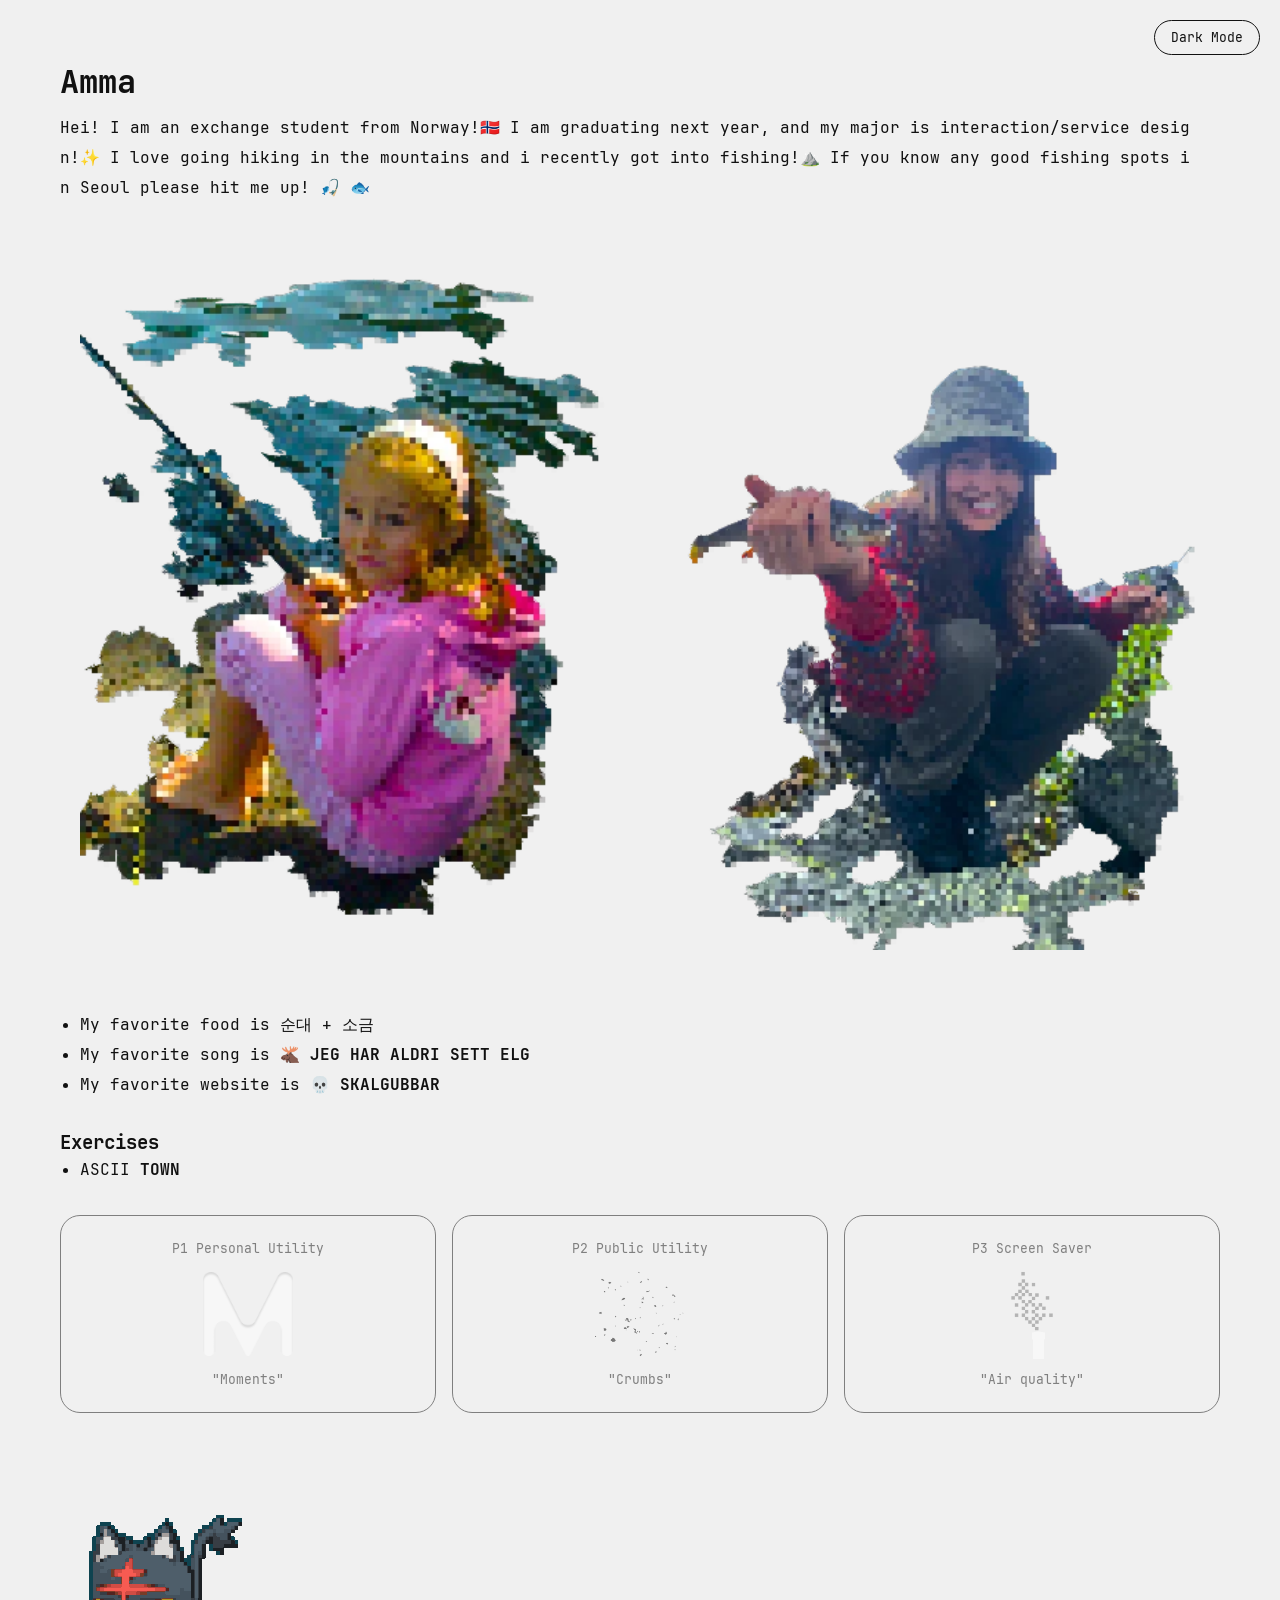
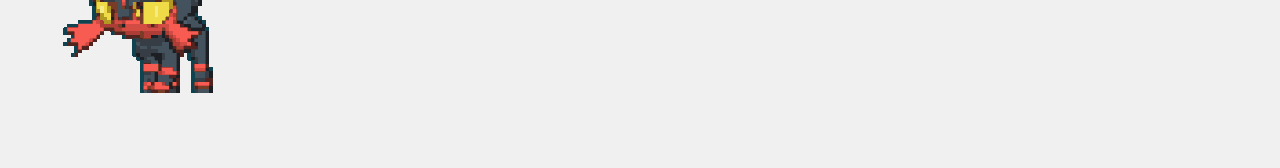
==== index.html @ 743837f5 "new picture" ====
<!DOCTYPE html>
<html>

<head>
  <title>[Amalie Plukkerud Vallner]| UI Design Programming 1</title>
  <meta charset="utf-8" />
  <link rel="stylesheet" href="assets/style.css">
</head>

<body>

  <button id="darkmode">Dark Mode</button>

  <div id="grid">
    <div id="left-column" class="scroll">  

      <!-- about me-->
    <div class="infotext-container"> 
      <h1 class="wave-text">Amma</h1>
      <p class="desc wave-text">Hei!
        I am an exchange student from Norway!🇳🇴 I am graduating next year, and my major is interaction/service design!✨
        I love going hiking in the mountains and i recently got into fishing!⛰️
        If you know any good fishing spots in Seoul please hit me up! 🎣 🐟
      </p>
    </div> 

      <!-- photos of me-->
      <div class="photo-container">
        <img src="assets/photos/Fisk_babyme.png" alt="Album art" />
        <img src="assets/photos/Fisk_me.png" alt="Litten GIF" />
      </div>

      <ul>
        <li>My favorite food is 순대 + 소금 </li>
        <li>My favorite song is 🫎 <a href="https://open.spotify.com/track/5ZEFCkDFX8i6AeT60V5b0q?si=567989f841324620"> Jeg har aldri sett elg </a></li>
        <li>My favorite website is 💀 <a href="https://skalgubbar.se"> Skalgubbar  </a></li>
      </ul>
      
      <h3>Exercises</h3>
      <ul>
        <li>ASCII <a href="ascii/exterior-amalievallner.html">Town</a></li>
      </ul>

      <div class="project-cards">
        <a class="project-card" href="https://www.figma.com/proto/gQEFPnRh4MPP939eYOEY2B/2026-UI-prog-P1-Final-Crit?node-id=31-3181&viewport=279%2C339%2C0.03&t=yfyQnRO5wvSWQYuu-1&scaling=min-zoom&content-scaling=fixed&starting-point-node-id=2%3A1070&show-proto-sidebar=1&page-id=0%3A1">
          <span class="card-label">P1 Personal Utility</span>
          <img src="assets/photos/Moments.png" alt="Moments" />
          <span class="card-name">"Moments"</span>
        </a>
        <a class="project-card" href="https://amplva2001.github.io/UIprog_2026_P2/">
          <span class="card-label">P2 Public Utility</span>
          <img src="assets/photos/Cookie.png" alt="Crumbs" />
          <span class="card-name">"Crumbs"</span>
        </a>
        <a class="project-card" href="https://amplva2001.github.io/UIprog_2026_P3/">
          <span class="card-label">P3 Screen Saver</span>
          <img src="assets/photos/pixel_chimney.png" alt="Weather Clock" />
          <span class="card-name">"Air quality"</span>
        </a>
      </div>
    
    </div>
  </div>



  <!-- gif is by Ursacorvis (https://tenor.com/en-GB/view/litten-gif-18343864) -->
      <div class="gif-container">
        <img src="assets/photos/Litten.gif" alt="Album art" />
      </div>

  <script type="text/javascript" src="assets/script.js"></script>

  <script>
    const segmenter = new Intl.Segmenter();
    document.querySelectorAll('.wave-text').forEach(el => {
      const text = el.textContent.replace(/\s+/g, ' ').trim();
      const chars = [...segmenter.segment(text)].map(s => s.segment);
      el.innerHTML = chars.map((char, i) =>
        `<span style="animation-delay:${i * 0.04}s">${char === ' ' ? '&nbsp;' : char}</span>`
      ).join('');
    });
  </script>

</body>
</html>
---- assets/style.css ----
* {
	margin:  0px;
	padding:  0px;
	box-sizing: border-box;
}

/* adjusting fonts */

@font-face {
	font-family: 'JetBrains Mono';
	src: url('../fonts/webfonts/JetBrainsMono-Regular.woff2') format('woff2');
	font-weight: 400;
	font-style: normal;
	font-display: swap;
}
@font-face {
	font-family: 'JetBrains Mono';
	src: url('../fonts/webfonts/JetBrainsMono-Italic.woff2') format('woff2');
	font-weight: 400;
	font-style: italic;
	font-display: swap;
}
@font-face {
	font-family: 'JetBrains Mono';
	src: url('../fonts/webfonts/JetBrainsMono-Bold.woff2') format('woff2');
	font-weight: 700;
	font-style: normal;
	font-display: swap;
}

img {
	max-width: 100%;
	height: auto;
	margin-top: 30px;     
	margin-bottom: 30px;   
	margin-left: 20px;     
	margin-right: 20px;
}

/* Photos side by side */
.photo-container {
	display: flex;
	gap: 20px;
	margin-bottom: 30px;
}

.photo-container img {
	flex: 1;
	max-width: 1000px;
	height: auto;
}

body {
	font-family: 'JetBrains Mono', monospace;
	font-weight: 30;
	color: #111111;
	background-color: #f0f0f0;
	transition: background 500ms ease, color 500ms ease;
	padding: 40px;
}

body.dark {
	color: #fffffff9;
	background-color: #000000f9;
}

.infotext-container {
	max-width: 1130px;
}

p, li {
	font-size:  16px;
	line-height: 30px;
}

/* adjusting spacing */

#left-column {
	padding: 20px;
}

h1, p {
	margin-bottom:  10px;
}

ul, ol {
	margin-left: 20px;
	margin-bottom:  30px;
}

img {
	max-width: 100%;
	height:  auto;
}

a {
	color: #111111;
	text-decoration: none;
	text-transform: uppercase;
	font-weight: bold;
	transition: color 200ms ease;
}

a:hover {
	color: #ff69b4;
}

body.dark a {
	color: #ffffff;
}

body.dark a:hover {
	color: #ff69b4;
}

/* Wave hover animation */

.wave-text span {
	display: inline-block;
	animation: wave-bounce 0.8s cubic-bezier(0.37, 0, 0.63, 1) infinite;
	animation-play-state: paused;
}

.wave-text:hover span {
	animation-play-state: running;
}

@keyframes wave-bounce {
	0%, 100% { transform: translateY(0); }
	50% { transform: translateY(-8px); }
}

/* Project cards */

.project-cards {
	display: flex;
	gap: 16px;
	margin-bottom: 30px;
}

.project-card {
	background: #f0f0f0;
	color: #111111;
	border: 1.5px solid #111111;
	border-radius: 20px;
	padding: 24px 20px;
	flex: 1;
	display: flex;
	flex-direction: column;
	align-items: center;
	text-align: center;
	text-decoration: none;
	font-weight: normal;
	text-transform: none;
	opacity: 0.5;
	filter: grayscale(100%);
	transition: opacity 300ms ease, filter 300ms ease, transform 300ms ease, background 500ms ease, color 500ms ease, border-color 500ms ease;
}

.project-card:hover {
	opacity: 1;
	filter: grayscale(0%);
	transform: translateY(-4px);
	color: #111111;
}

.project-card .card-label {
	font-size: 13px;
	color: #111111;
	margin-bottom: 12px;
}

.project-card img {
	width: 90px;
	height: 90px;
	object-fit: contain;
	margin: 0;
}

.project-card .card-name {
	font-size: 13px;
	color: #111111;
	margin-top: 12px;
}

body.dark .project-card {
	background: #000000;
	color: #ffffff;
	border-color: #ffffff;
}

body.dark .project-card:hover {
	color: #ffffff;
}

body.dark .project-card .card-label,
body.dark .project-card .card-name {
	color: #ffffff;
}

/* Dark mode toggle button */

#darkmode {
	position: fixed;
	top: 20px;
	right: 20px;
	background: transparent;
	color: #111111;
	border: 1.5px solid #111111;
	border-radius: 20px;
	padding: 8px 16px;
	font-family: 'JetBrains Mono', monospace;
	font-size: 13px;
	cursor: pointer;
	z-index: 100;
	transition: background 300ms ease, color 300ms ease, border-color 300ms ease;
}

#darkmode:hover {
	background: #111111;
	color: #f0f0f0;
}

body.dark #darkmode {
	color: #ffffff;
	border-color: #ffffff;
}

body.dark #darkmode:hover {
	background: #ffffff;
	color: #000000;
}

/* uncomment the code below to set the grid */

/*
#grid {
	display: grid;
	grid-template-columns: 1fr 1fr;
}

body {
	overflow: hidden;
}

.scroll {
	padding:  20px;
	overflow: scroll;
	height: 100vh;
}

#left-column {
}

#right-column {
	background: #d32d2df9;
}*/
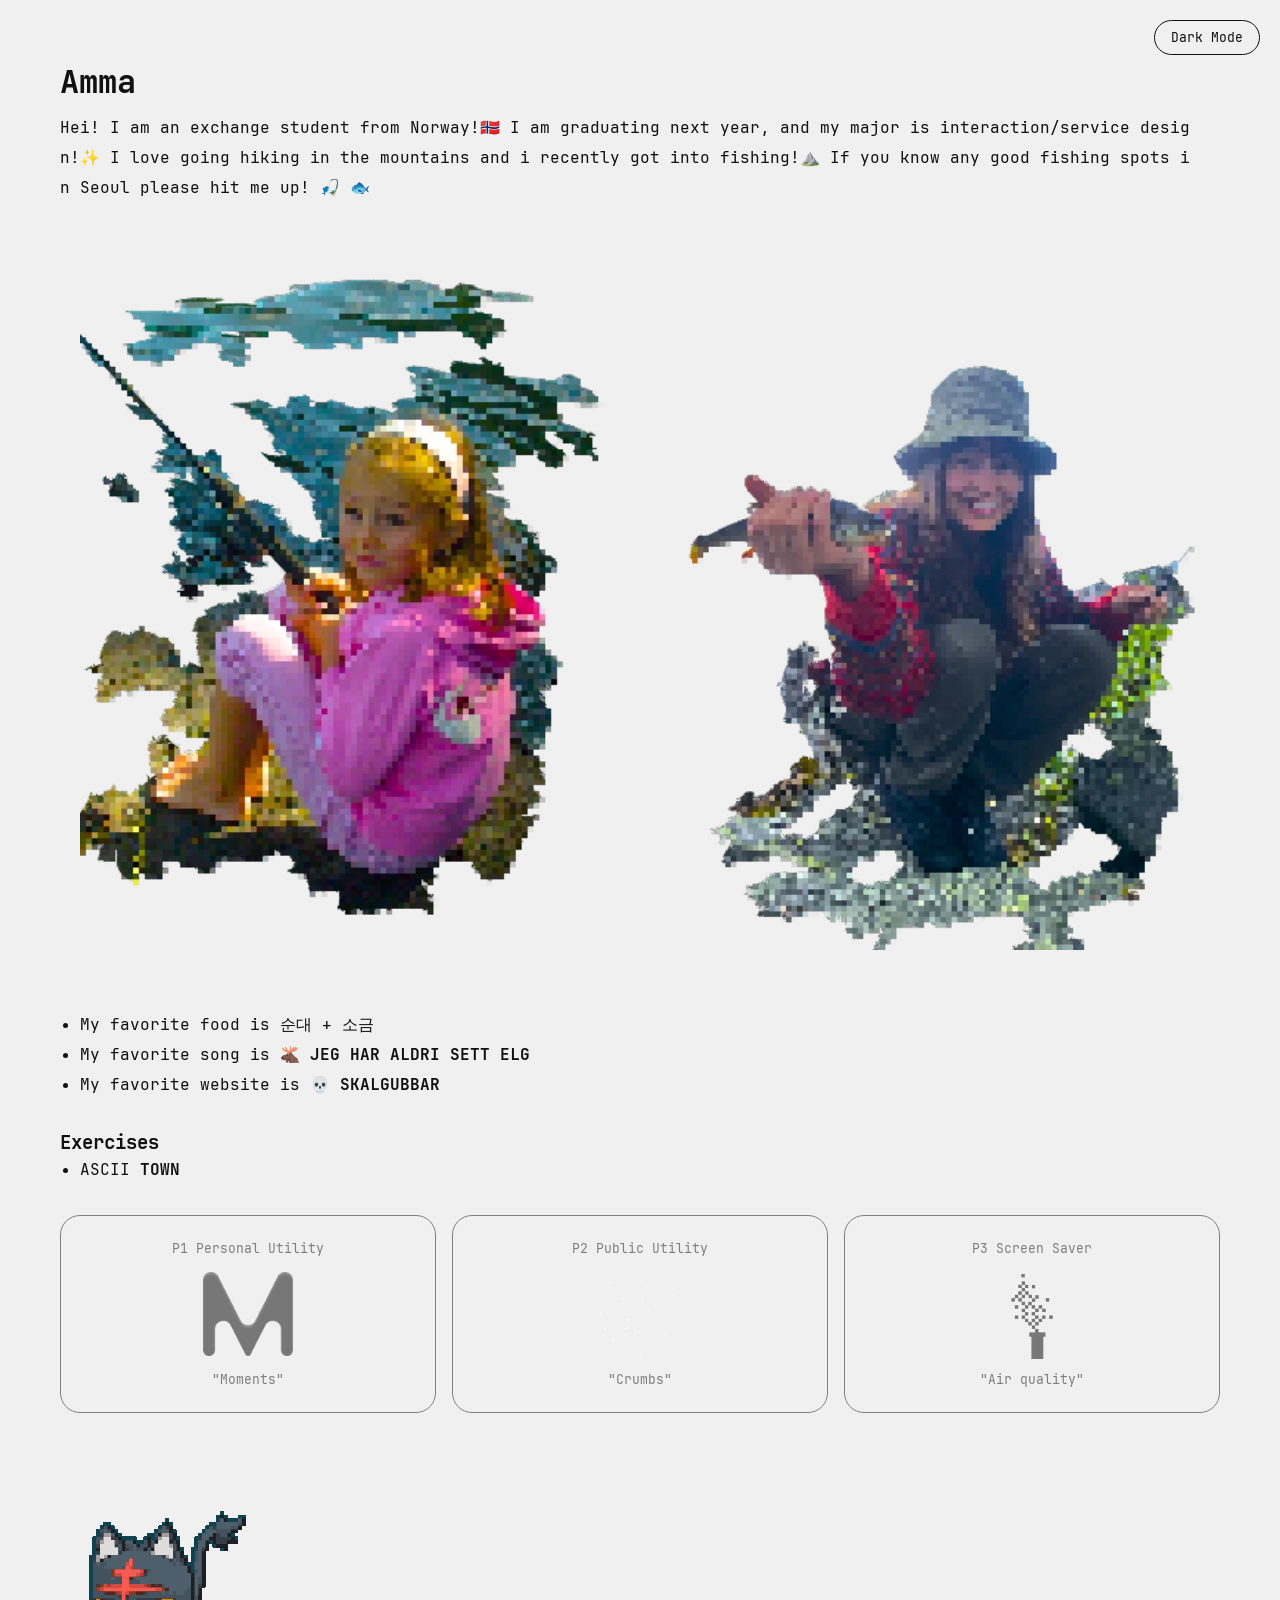
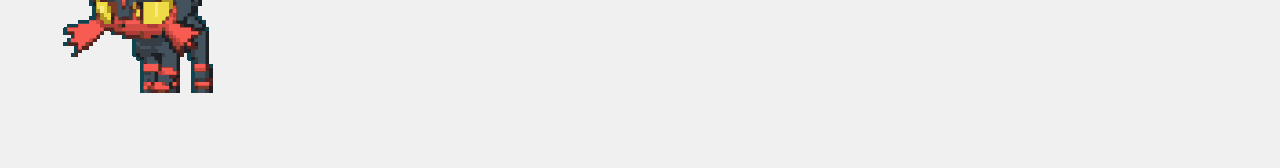
==== commit 7f5dff03: "p2 file" ====
--- a/index.html
+++ b/index.html
@@ -48,7 +48,7 @@
           <img src="assets/photos/Moments.png" alt="Moments" />
           <span class="card-name">"Moments"</span>
         </a>
-        <a class="project-card" href="https://amplva2001.github.io/UIprog_2026_P2/">
+        <a class="project-card" href="P2_Crumbs/index.html">
           <span class="card-label">P2 Public Utility</span>
           <img src="assets/photos/Cookie.png" alt="Crumbs" />
           <span class="card-name">"Crumbs"</span>
--- a/assets/style.css
+++ b/assets/style.css
@@ -198,6 +198,18 @@
 	color: #ffffff;
 }
 
+.project-card img[alt="Crumbs"],
+.project-card img[alt="Weather Clock"],
+.project-card img[alt="Moments"] {
+	filter: invert(1);
+}
+
+body.dark .project-card img[alt="Crumbs"],
+body.dark .project-card img[alt="Weather Clock"],
+body.dark .project-card img[alt="Moments"] {
+	filter: invert(0);
+}
+
 /* Dark mode toggle button */
 
 #darkmode {
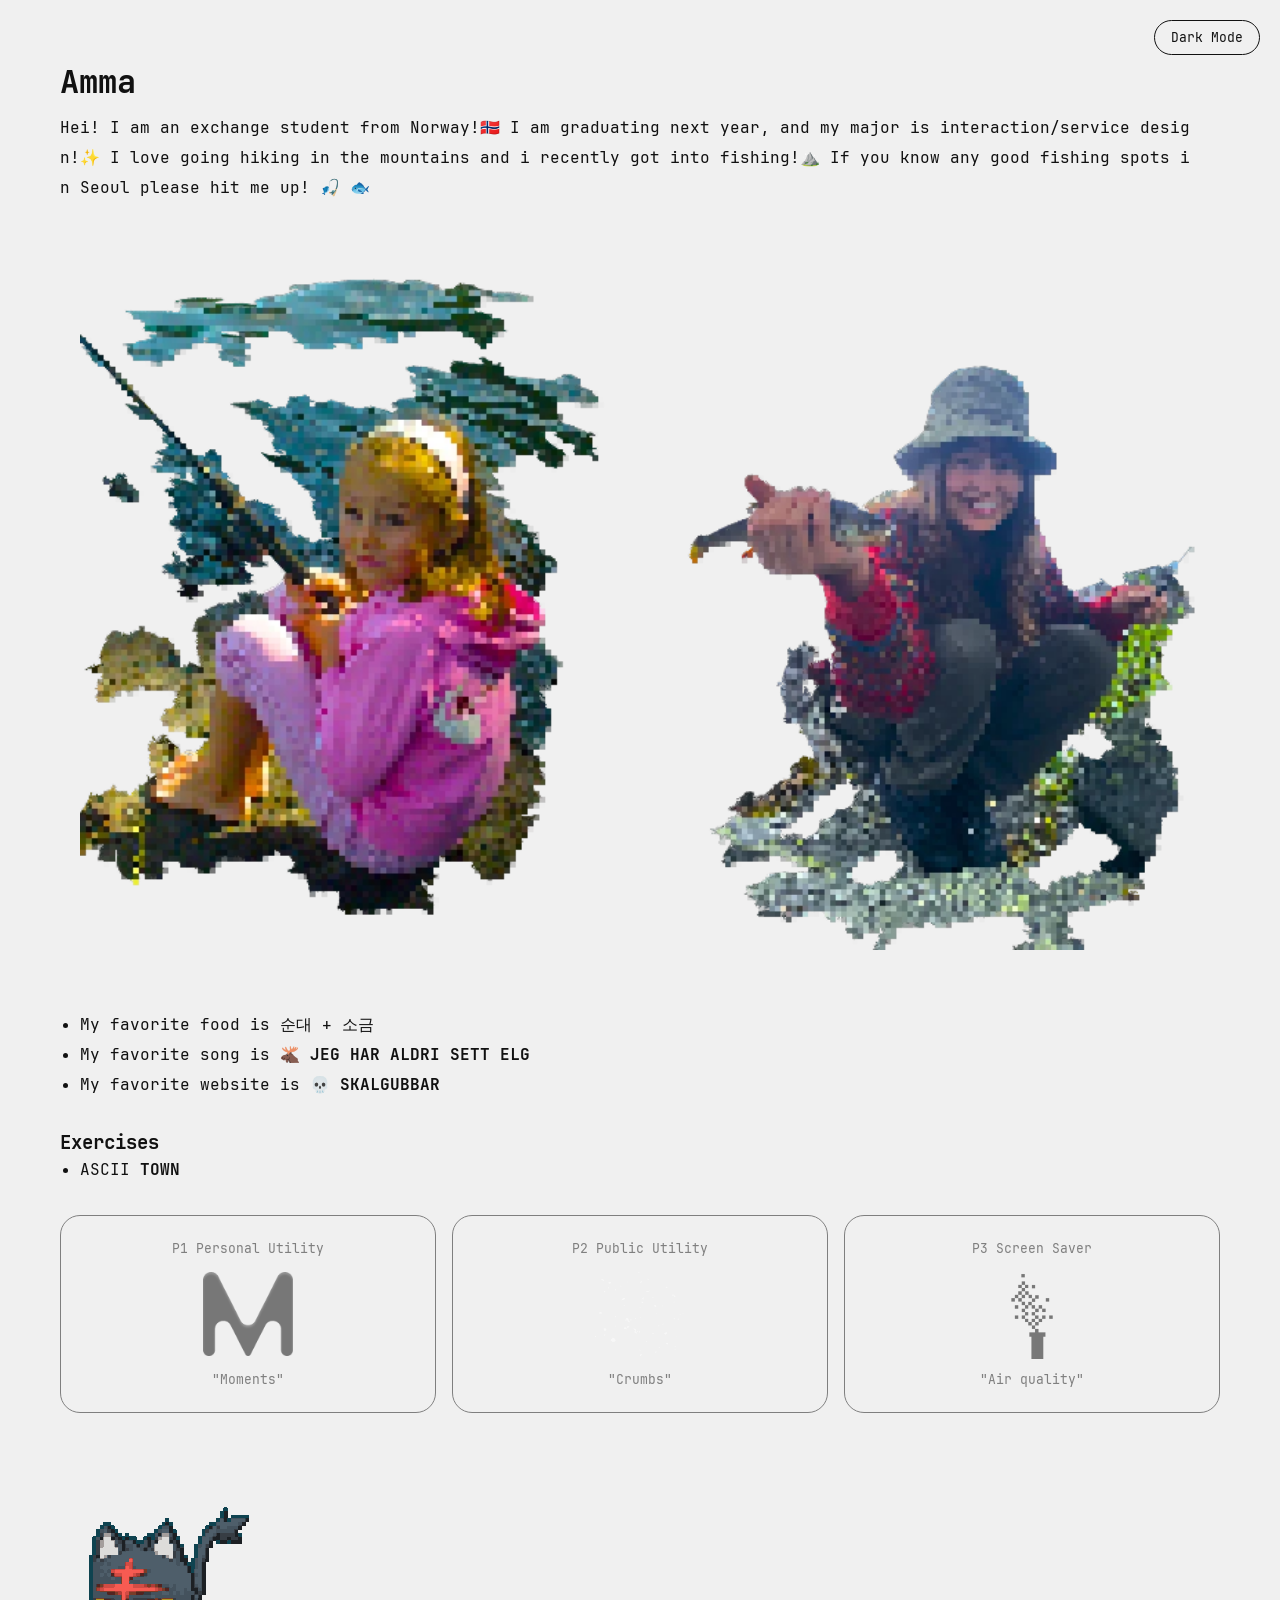
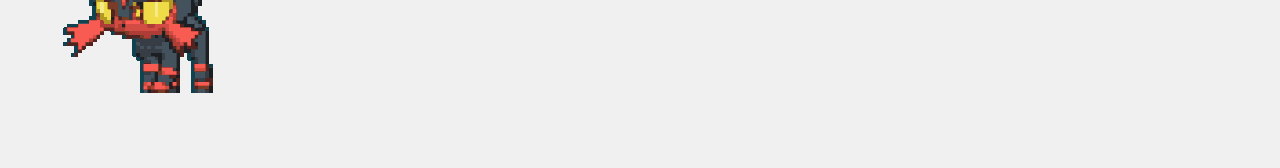
==== commit bb3b7e5b: "Link P3 internally like P2, all projects now self-contained in UIDesign1 Co-Authored-By: Claude Sonn" ====
--- a/index.html
+++ b/index.html
@@ -53,7 +53,7 @@
           <img src="assets/photos/Cookie.png" alt="Crumbs" />
           <span class="card-name">"Crumbs"</span>
         </a>
-        <a class="project-card" href="https://amplva2001.github.io/UIprog_2026_P3/">
+        <a class="project-card" href="P3_Clock/index.html">
           <span class="card-label">P3 Screen Saver</span>
           <img src="assets/photos/pixel_chimney.png" alt="Weather Clock" />
           <span class="card-name">"Air quality"</span>
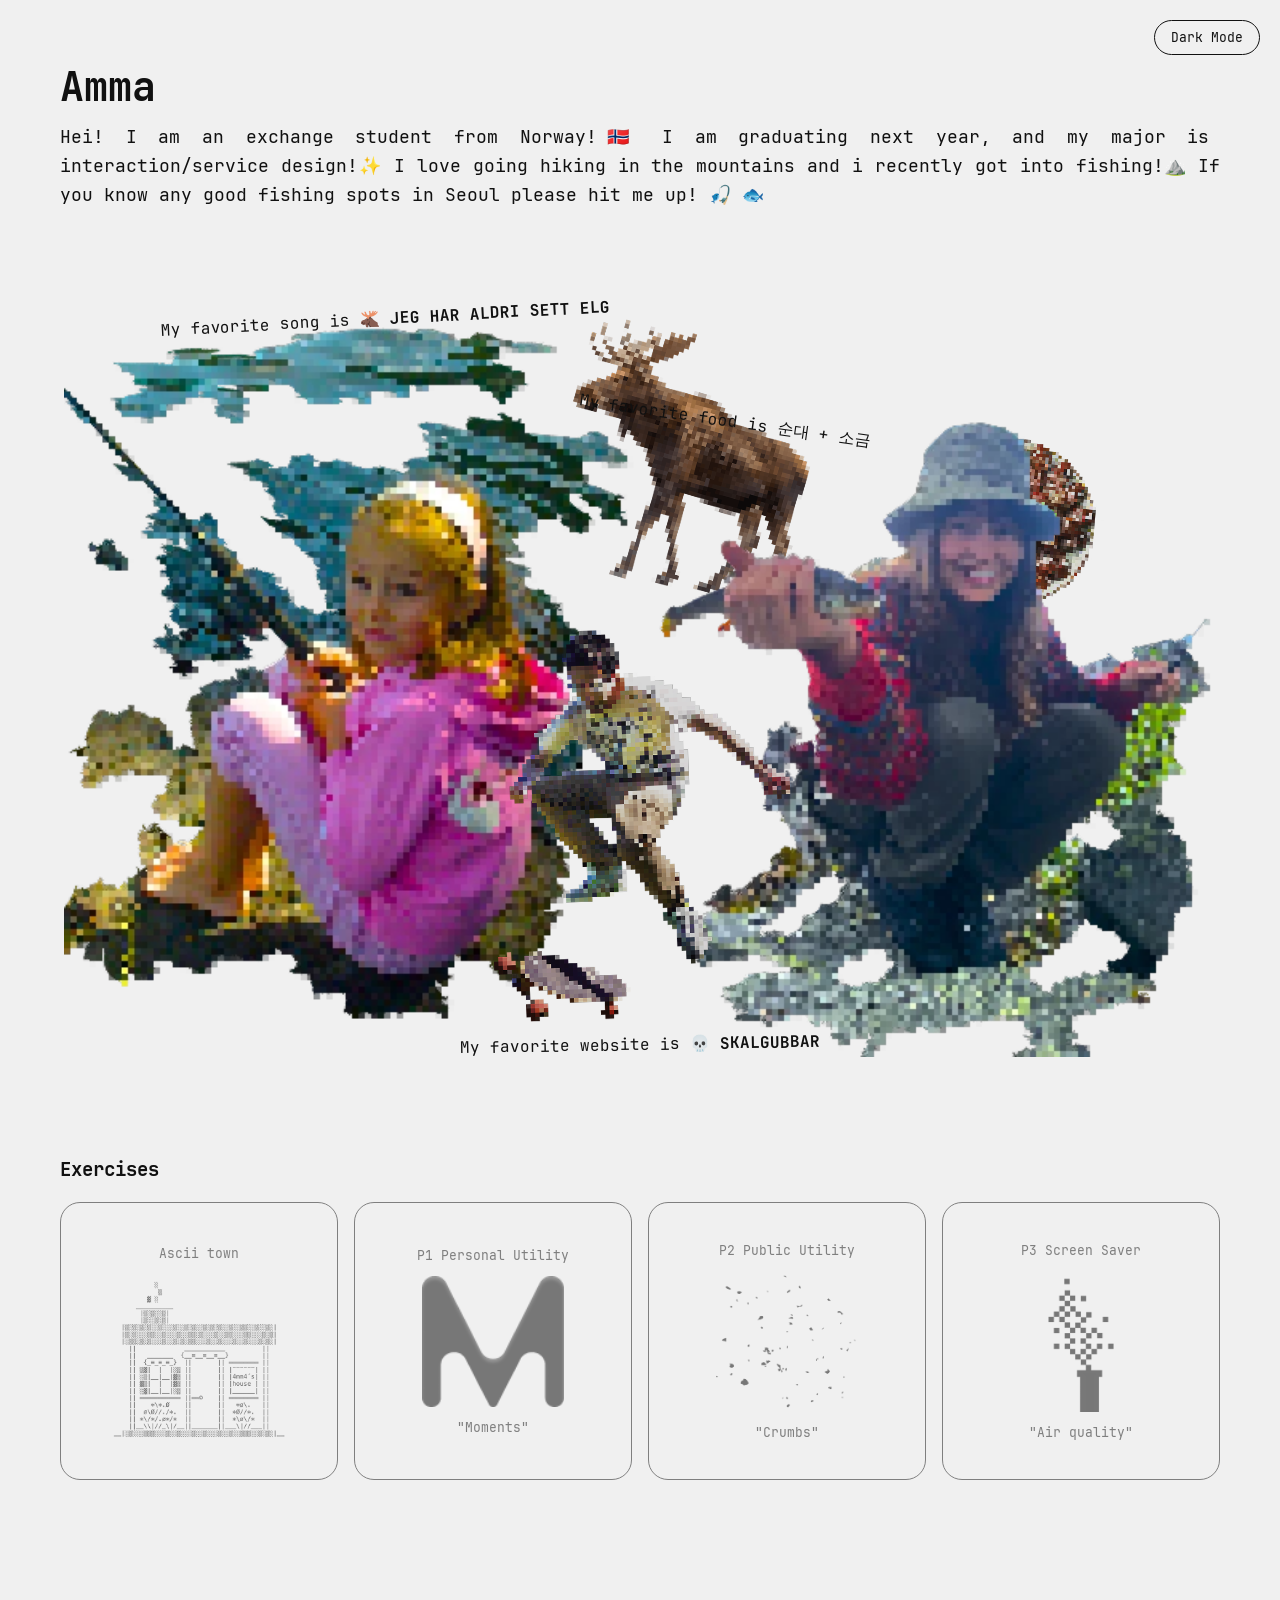
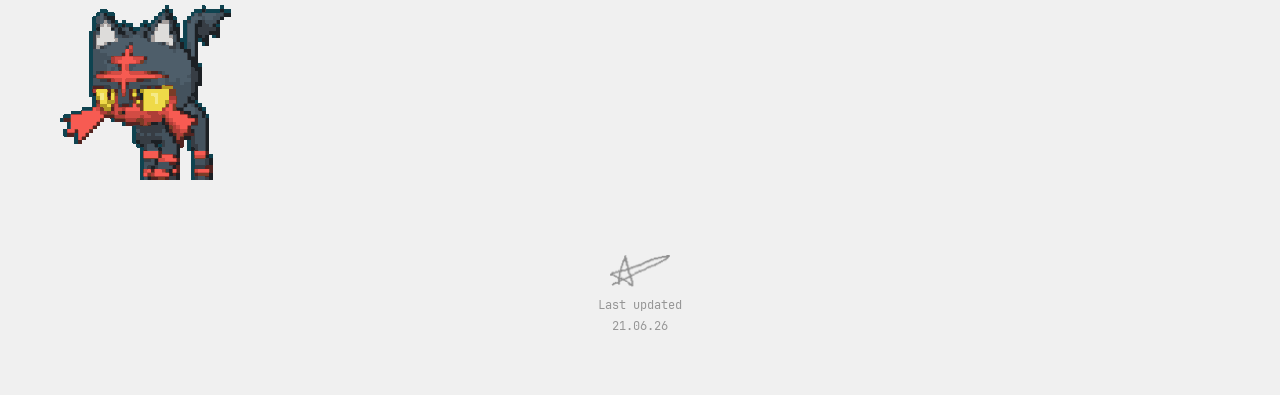
==== commit 0c7a7f36: "changes main page" ====
--- a/index.html
+++ b/index.html
@@ -17,32 +17,54 @@
 
       <!-- about me-->
     <div class="infotext-container"> 
-      <h1 class="wave-text">Amma</h1>
-      <p class="desc wave-text">Hei!
+      <h1>Amma</h1>
+      <p class="desc">Hei!
         I am an exchange student from Norway!🇳🇴 I am graduating next year, and my major is interaction/service design!✨
         I love going hiking in the mountains and i recently got into fishing!⛰️
         If you know any good fishing spots in Seoul please hit me up! 🎣 🐟
       </p>
     </div> 
 
-      <!-- photos of me-->
-      <div class="photo-container">
-        <img src="assets/photos/Fisk_babyme.png" alt="Album art" />
-        <img src="assets/photos/Fisk_me.png" alt="Litten GIF" />
+      <!-- collage -->
+      <div class="collage">
+
+        <!-- layer 0: background photos — drives the container height -->
+        <div class="collage-bg">
+          <img class="c-baby" src="assets/photos/Fisk_babyme.png" alt="Young me" />
+          <img class="c-me"   src="assets/photos/Fisk_me.png"     alt="Me fishing" />
+        </div>
+
+        <!-- layer 1: accent images -->
+        <div class="c-layer c-moose-layer">
+          <img src="assets/photos/moose.png" alt="Moose" />
+        </div>
+        <div class="c-layer c-sundae-layer">
+          <img src="assets/photos/Sundae.png" alt="Sundae" />
+        </div>
+        <div class="c-layer c-skallgubbar-layer">
+          <img src="assets/photos/skallgubbar.png" alt="Skallgubbar" />
+        </div>
+
+        <!-- layer 2: text labels -->
+        <div class="c-layer c-song-layer">
+          <p>My favorite song is 🫎 <a href="https://open.spotify.com/track/5ZEFCkDFX8i6AeT60V5b0q?si=567989f841324620">JEG HAR ALDRI SETT ELG</a></p>
+        </div>
+        <div class="c-layer c-food-layer">
+          <p>My favorite food is 순대 + 소금</p>
+        </div>
+        <div class="c-layer c-website-layer">
+          <p>My favorite website is 💀 <a href="https://skalgubbar.se">SKALGUBBAR</a></p>
+        </div>
+
       </div>
-
-      <ul>
-        <li>My favorite food is 순대 + 소금 </li>
-        <li>My favorite song is 🫎 <a href="https://open.spotify.com/track/5ZEFCkDFX8i6AeT60V5b0q?si=567989f841324620"> Jeg har aldri sett elg </a></li>
-        <li>My favorite website is 💀 <a href="https://skalgubbar.se"> Skalgubbar  </a></li>
-      </ul>
       
       <h3>Exercises</h3>
-      <ul>
-        <li>ASCII <a href="ascii/exterior-amalievallner.html">Town</a></li>
-      </ul>
 
       <div class="project-cards">
+        <a class="project-card" href="ascii/exterior-amalievallner.html">
+          <span class="card-label">Ascii town</span>
+          <img src="assets/photos/ascii.png" alt="Ascii Town" />
+        </a>
         <a class="project-card" href="https://www.figma.com/proto/gQEFPnRh4MPP939eYOEY2B/2026-UI-prog-P1-Final-Crit?node-id=31-3181&viewport=279%2C339%2C0.03&t=yfyQnRO5wvSWQYuu-1&scaling=min-zoom&content-scaling=fixed&starting-point-node-id=2%3A1070&show-proto-sidebar=1&page-id=0%3A1">
           <span class="card-label">P1 Personal Utility</span>
           <img src="assets/photos/Moments.png" alt="Moments" />
@@ -70,18 +92,14 @@
         <img src="assets/photos/Litten.gif" alt="Album art" />
       </div>
 
+  <footer id="site-footer">
+    <img src="assets/photos/signature.png" alt="Signature" id="footer-sig" />
+    <p>Last updated</p>
+    <p>21.06.26</p>
+  </footer>
+
   <script type="text/javascript" src="assets/script.js"></script>
 
-  <script>
-    const segmenter = new Intl.Segmenter();
-    document.querySelectorAll('.wave-text').forEach(el => {
-      const text = el.textContent.replace(/\s+/g, ' ').trim();
-      const chars = [...segmenter.segment(text)].map(s => s.segment);
-      el.innerHTML = chars.map((char, i) =>
-        `<span style="animation-delay:${i * 0.04}s">${char === ' ' ? '&nbsp;' : char}</span>`
-      ).join('');
-    });
-  </script>
 
 </body>
 </html>
--- a/assets/style.css
+++ b/assets/style.css
@@ -50,6 +50,117 @@
 	height: auto;
 }
 
+/* Collage */
+.collage {
+	position: relative;
+	width: 100%;
+	margin-bottom: 100px;
+}
+
+
+/* Reset global img margins inside collage */
+.collage img {
+	margin: 0;
+	display: block;
+}
+
+/* Layer 0 — background photos, in normal flow, sets container height */
+.collage-bg {
+	display: flex;
+	align-items: flex-start;
+	justify-content: center;
+	overflow: hidden;
+}
+
+/* Photos sized by height so they never exceed the viewport */
+.c-baby {
+	height: min(100vh, 60vw);
+	width: auto;
+	flex-shrink: 0;
+	position: relative;
+	z-index: 2;
+}
+
+.c-me {
+	height: min(100vh, 60vw);
+	width: auto;
+	flex-shrink: 0;
+	margin-left: -80px;
+	position: relative;
+	z-index: 1;
+}
+
+/* Layer 1 & 2 — absolutely positioned divs on top */
+.c-layer {
+	position: absolute;
+	z-index: 5;
+}
+
+.c-layer img  { max-width: 100%; }
+.c-layer p    { font-size: 16px; line-height: 1.5; margin: 0; }
+
+/* Accent image positions */
+.c-moose-layer {
+	top: 10px; left: 40%;
+	width: 28%;
+	transform: rotate(4deg);
+	z-index: 0;
+}
+
+.c-sundae-layer {
+	top: 140px; right: 10%;
+	width: 16%;
+	z-index: 0;
+	transform: rotate(5deg);
+}
+.c-sundae-layer img {
+	border-radius: 50%;
+	object-fit: cover;
+	aspect-ratio: 1;
+	width: 100%;
+}
+
+.c-skallgubbar-layer {
+	bottom: 40px; left: 50%;
+	width: 26%;
+	transform: translateX(-50%) rotate(-2deg);
+	z-index: 5;
+}
+
+/* Text label positions */
+.c-song-layer {
+	position: absolute;
+	top: 18px;
+	left: 100px;
+	transform: rotate(-3deg);
+}
+.c-food-layer {
+	position: absolute;
+	top: 120px;
+	right: 30%;
+	text-align: right;
+	transform: rotate(8deg);
+}
+.c-website-layer {
+	position: absolute;
+	bottom: 0.1px;
+	left: 50%;
+	transform: translateX(-50%) rotate(-1deg);
+	white-space: nowrap;
+	z-index: 8;
+}
+
+body.dark .c-layer p { color: #ffffff; }
+
+@media (max-width: 1000px) {
+	.c-layer p       { font-size: 13px; }
+	.c-moose-layer   { width: 20%; }
+	.c-sundae-layer  { width: 11%; }
+	.c-skallgubbar-layer { width: 18%; }
+	.c-song-layer    { left: 20px; top: 10px; }
+	.c-food-layer    { top: 60px; }
+}
+
 body {
 	font-family: 'JetBrains Mono', monospace;
 	font-weight: 30;
@@ -65,12 +176,27 @@
 }
 
 .infotext-container {
-	max-width: 1130px;
+	width: 100%;
+	margin-bottom: 80px;
 }
 
 p, li {
-	font-size:  16px;
+	font-size: 16px;
 	line-height: 30px;
+}
+
+.infotext-container h1 {
+	font-size: 40px;
+	white-space: nowrap;
+	margin-bottom: 40;
+}
+
+.infotext-container p {
+	font-size: 18px;
+	line-height: 1.6;
+	text-align: justify;
+	margin-top: 10px;
+	margin-bottom: 50px;
 }
 
 /* adjusting spacing */
@@ -81,6 +207,10 @@
 
 h1, p {
 	margin-bottom:  10px;
+}
+
+h3 {
+	margin-bottom: 20px;
 }
 
 ul, ol {
@@ -113,29 +243,13 @@
 	color: #ff69b4;
 }
 
-/* Wave hover animation */
-
-.wave-text span {
-	display: inline-block;
-	animation: wave-bounce 0.8s cubic-bezier(0.37, 0, 0.63, 1) infinite;
-	animation-play-state: paused;
-}
-
-.wave-text:hover span {
-	animation-play-state: running;
-}
-
-@keyframes wave-bounce {
-	0%, 100% { transform: translateY(0); }
-	50% { transform: translateY(-8px); }
-}
 
 /* Project cards */
 
 .project-cards {
 	display: flex;
 	gap: 16px;
-	margin-bottom: 30px;
+	margin-bottom: 50px;
 }
 
 .project-card {
@@ -143,11 +257,13 @@
 	color: #111111;
 	border: 1.5px solid #111111;
 	border-radius: 20px;
-	padding: 24px 20px;
+	padding: 28px 20px;
 	flex: 1;
+	aspect-ratio: 1 / 1;
 	display: flex;
 	flex-direction: column;
 	align-items: center;
+	justify-content: center;
 	text-align: center;
 	text-decoration: none;
 	font-weight: normal;
@@ -171,12 +287,16 @@
 }
 
 .project-card img {
-	width: 90px;
-	height: 90px;
+	width: 60%;
+	height: auto;
 	object-fit: contain;
 	margin: 0;
 }
 
+.project-card img[alt="Ascii Town"] {
+	width: 75%;
+}
+
 .project-card .card-name {
 	font-size: 13px;
 	color: #111111;
@@ -198,16 +318,53 @@
 	color: #ffffff;
 }
 
-.project-card img[alt="Crumbs"],
 .project-card img[alt="Weather Clock"],
 .project-card img[alt="Moments"] {
 	filter: invert(1);
 }
 
-body.dark .project-card img[alt="Crumbs"],
 body.dark .project-card img[alt="Weather Clock"],
 body.dark .project-card img[alt="Moments"] {
 	filter: invert(0);
+}
+
+.project-card img[alt="Crumbs"] { filter: invert(0); }
+body.dark .project-card img[alt="Crumbs"] { filter: invert(1); }
+
+.project-card img[alt="Ascii Town"] { filter: invert(0); }
+body.dark .project-card img[alt="Ascii Town"] { filter: invert(1); }
+
+/* Footer signature */
+
+#site-footer {
+	display: flex;
+	flex-direction: column;
+	align-items: center;
+	gap: 4px;
+	margin-top: 40px;
+	margin-bottom: 20px;
+	opacity: 0.4;
+}
+
+#footer-sig {
+	width: 60px;
+	height: auto;
+	margin: 0 0 6px 0;
+}
+
+#site-footer p {
+	font-size: 12px;
+	line-height: 1.4;
+	margin: 0;
+	color: #111111;
+}
+
+body.dark #site-footer p {
+	color: #ffffff;
+}
+
+body.dark #footer-sig {
+	filter: invert(1);
 }
 
 /* Dark mode toggle button */
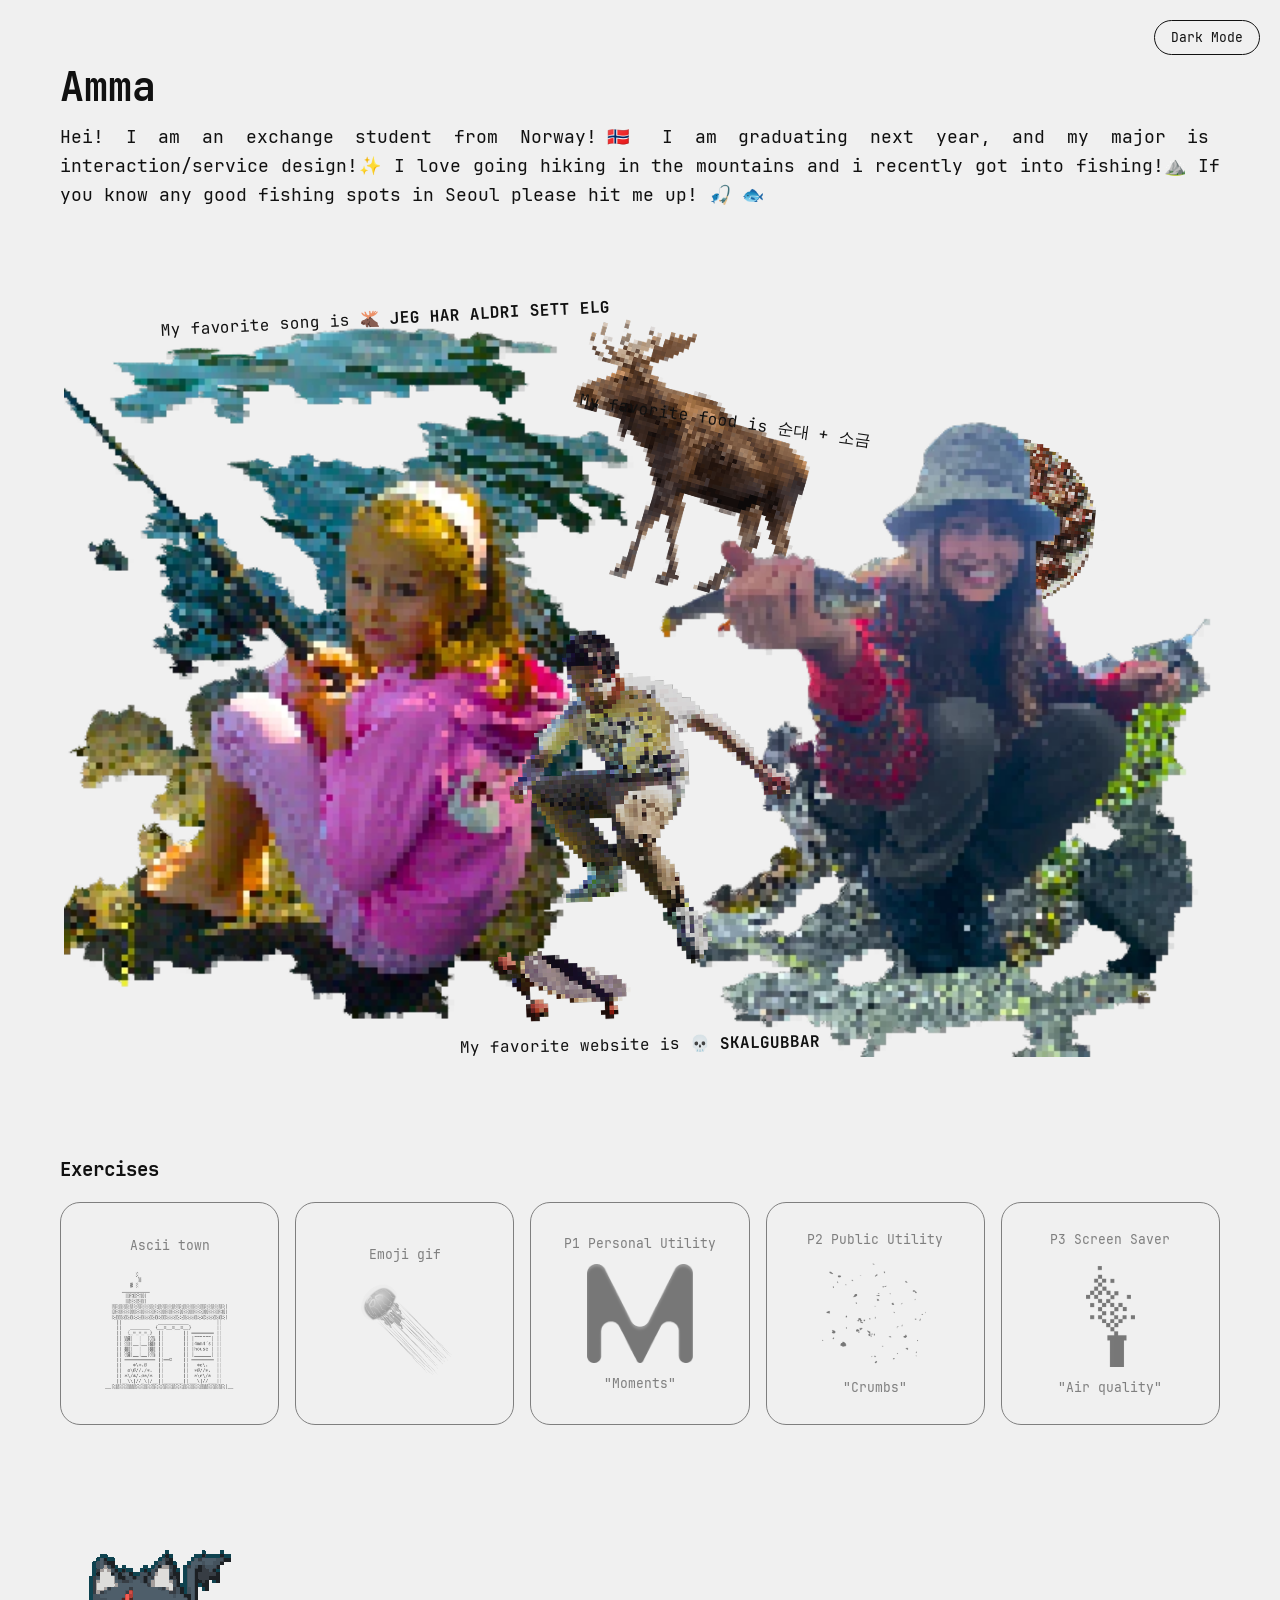
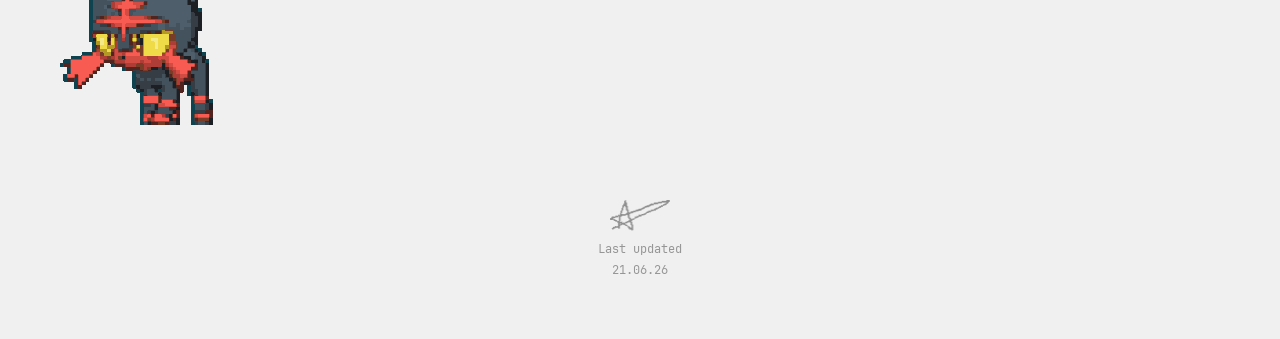
==== commit 3e88b459: "gif etc" ====
--- a/index.html
+++ b/index.html
@@ -65,6 +65,10 @@
           <span class="card-label">Ascii town</span>
           <img src="assets/photos/ascii.png" alt="Ascii Town" />
         </a>
+        <a class="project-card" href="wmoji/index.html">
+          <span class="card-label">Emoji gif</span>
+          <img src="assets/photos/emoji.png" alt="Wmoji" />
+        </a>
         <a class="project-card" href="https://www.figma.com/proto/gQEFPnRh4MPP939eYOEY2B/2026-UI-prog-P1-Final-Crit?node-id=31-3181&viewport=279%2C339%2C0.03&t=yfyQnRO5wvSWQYuu-1&scaling=min-zoom&content-scaling=fixed&starting-point-node-id=2%3A1070&show-proto-sidebar=1&page-id=0%3A1">
           <span class="card-label">P1 Personal Utility</span>
           <img src="assets/photos/Moments.png" alt="Moments" />
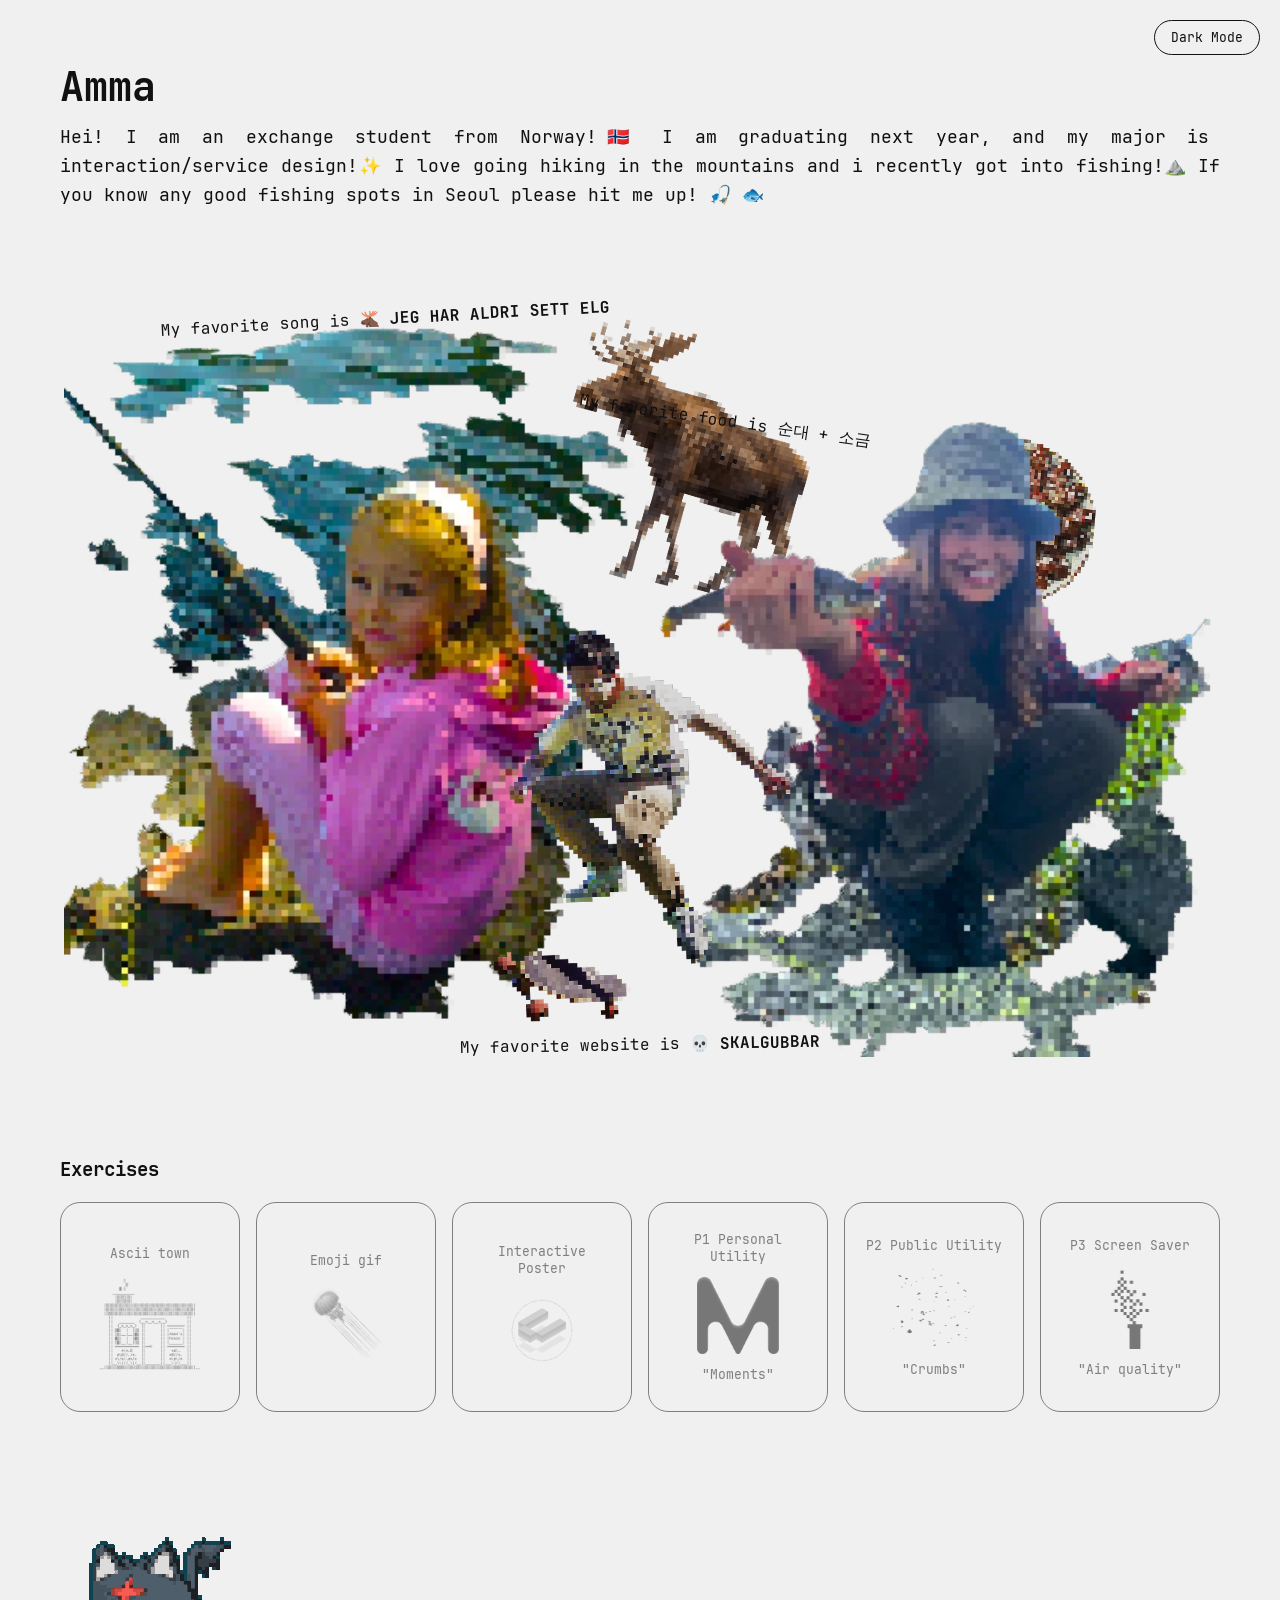
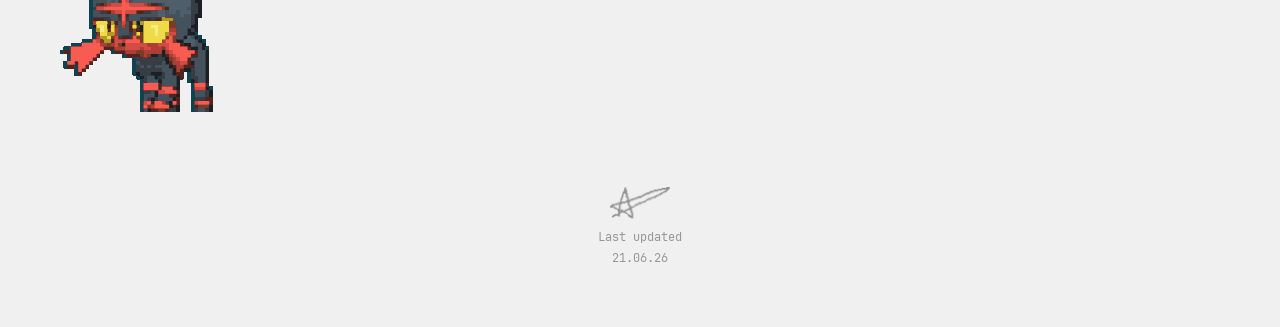
==== commit 5d21c5d2: "more cards" ====
--- a/index.html
+++ b/index.html
@@ -69,6 +69,10 @@
           <span class="card-label">Emoji gif</span>
           <img src="assets/photos/emoji.png" alt="Wmoji" />
         </a>
+        <a class="project-card" href="#">
+          <span class="card-label">Interactive Poster</span>
+          <img src="assets/photos/Thumbnail.png" alt="Interactive Poster" />
+        </a>
         <a class="project-card" href="https://www.figma.com/proto/gQEFPnRh4MPP939eYOEY2B/2026-UI-prog-P1-Final-Crit?node-id=31-3181&viewport=279%2C339%2C0.03&t=yfyQnRO5wvSWQYuu-1&scaling=min-zoom&content-scaling=fixed&starting-point-node-id=2%3A1070&show-proto-sidebar=1&page-id=0%3A1">
           <span class="card-label">P1 Personal Utility</span>
           <img src="assets/photos/Moments.png" alt="Moments" />
--- a/assets/style.css
+++ b/assets/style.css
@@ -248,6 +248,7 @@
 
 .project-cards {
 	display: flex;
+	flex-wrap: wrap;
 	gap: 16px;
 	margin-bottom: 50px;
 }
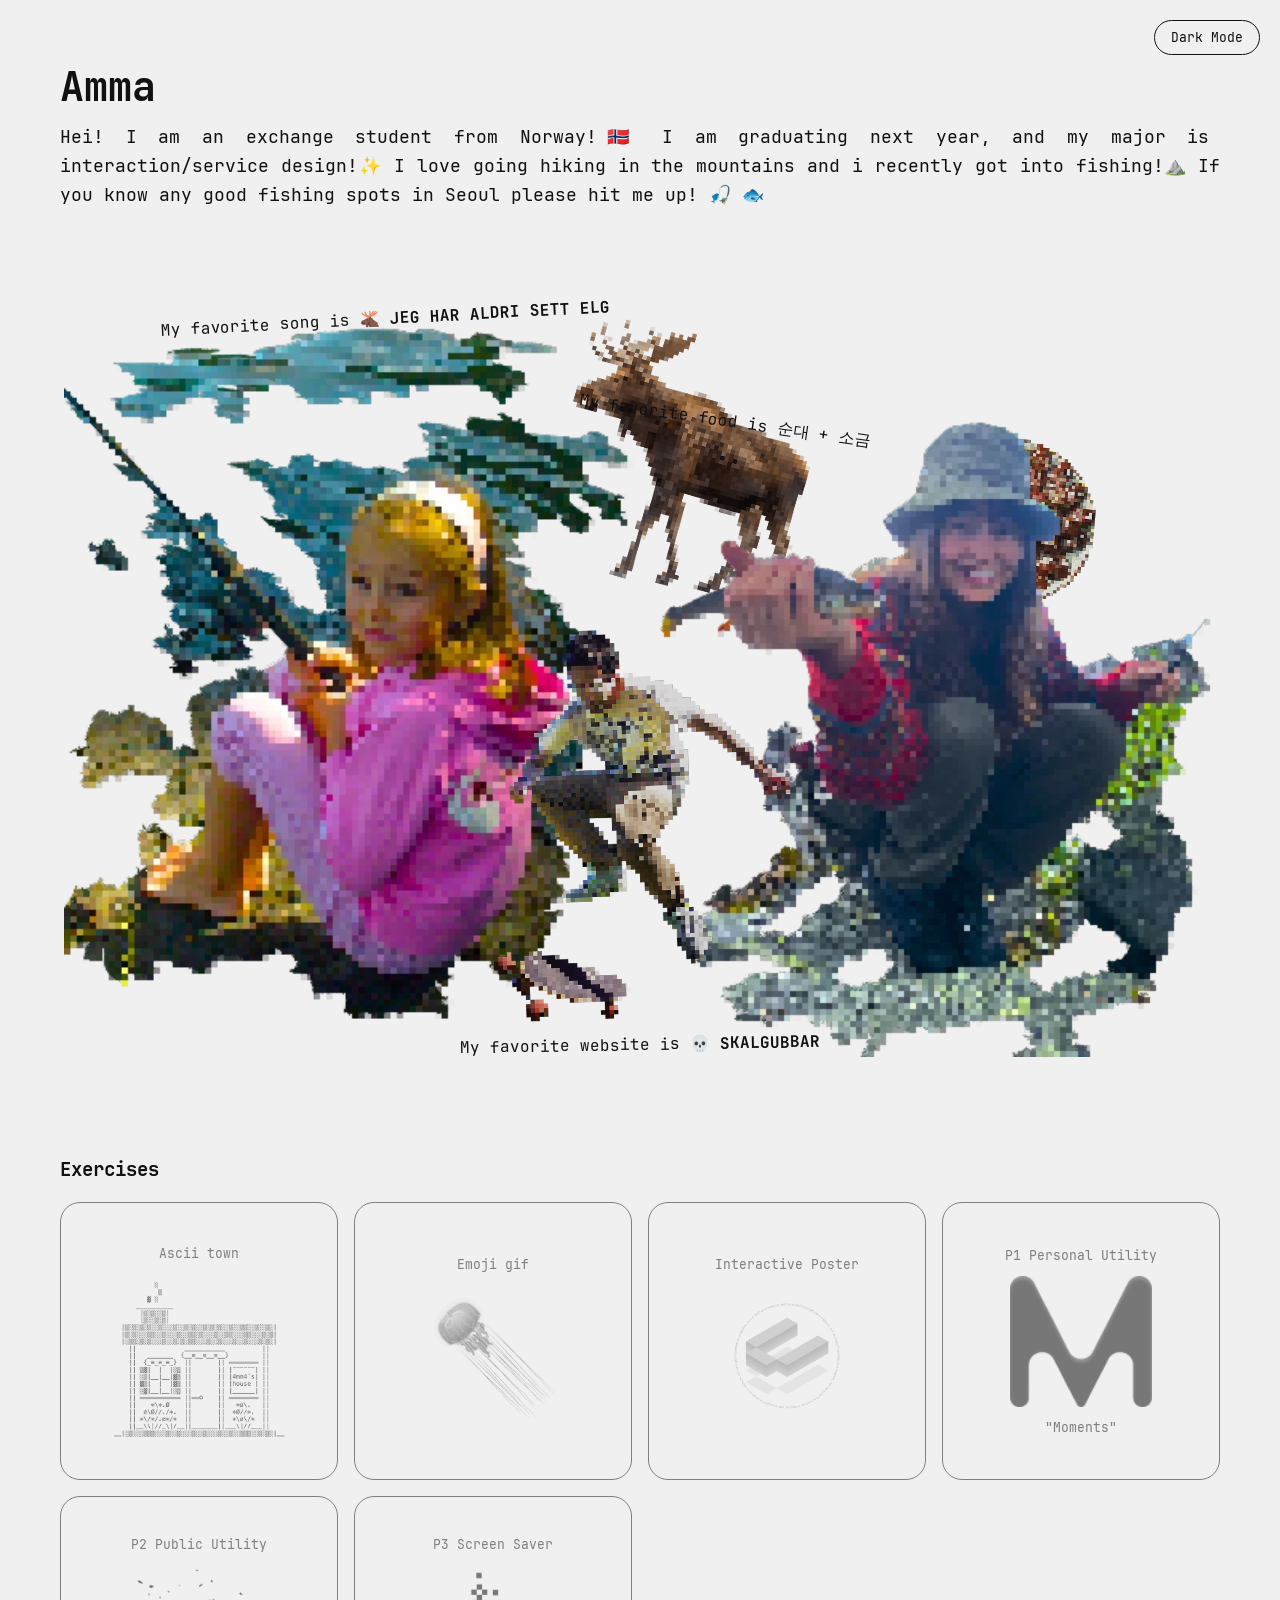
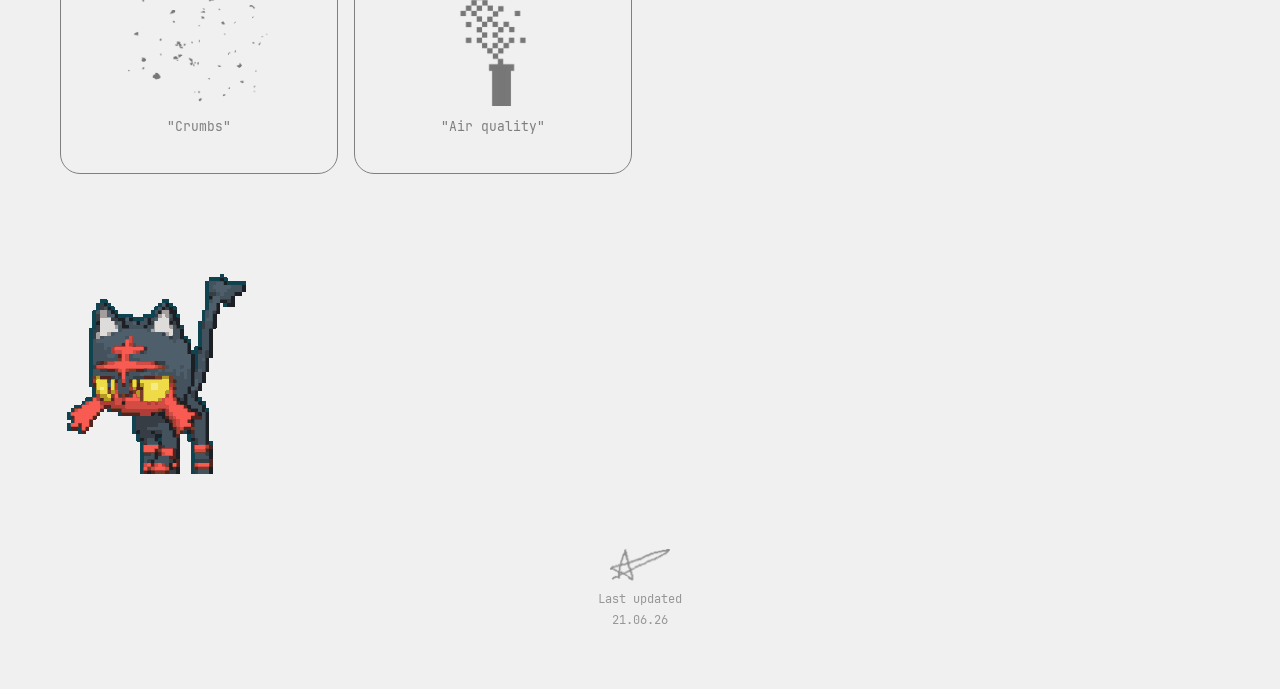
==== commit 1dd3a94c: "recodring poster" ====
--- a/index.html
+++ b/index.html
@@ -69,7 +69,7 @@
           <span class="card-label">Emoji gif</span>
           <img src="assets/photos/emoji.png" alt="Wmoji" />
         </a>
-        <a class="project-card" href="#">
+        <a class="project-card" href="interactive-poster/index.html">
           <span class="card-label">Interactive Poster</span>
           <img src="assets/photos/Thumbnail.png" alt="Interactive Poster" />
         </a>
--- a/assets/style.css
+++ b/assets/style.css
@@ -259,7 +259,7 @@
 	border: 1.5px solid #111111;
 	border-radius: 20px;
 	padding: 28px 20px;
-	flex: 1;
+	flex: 0 0 calc(25% - 12px);
 	aspect-ratio: 1 / 1;
 	display: flex;
 	flex-direction: column;
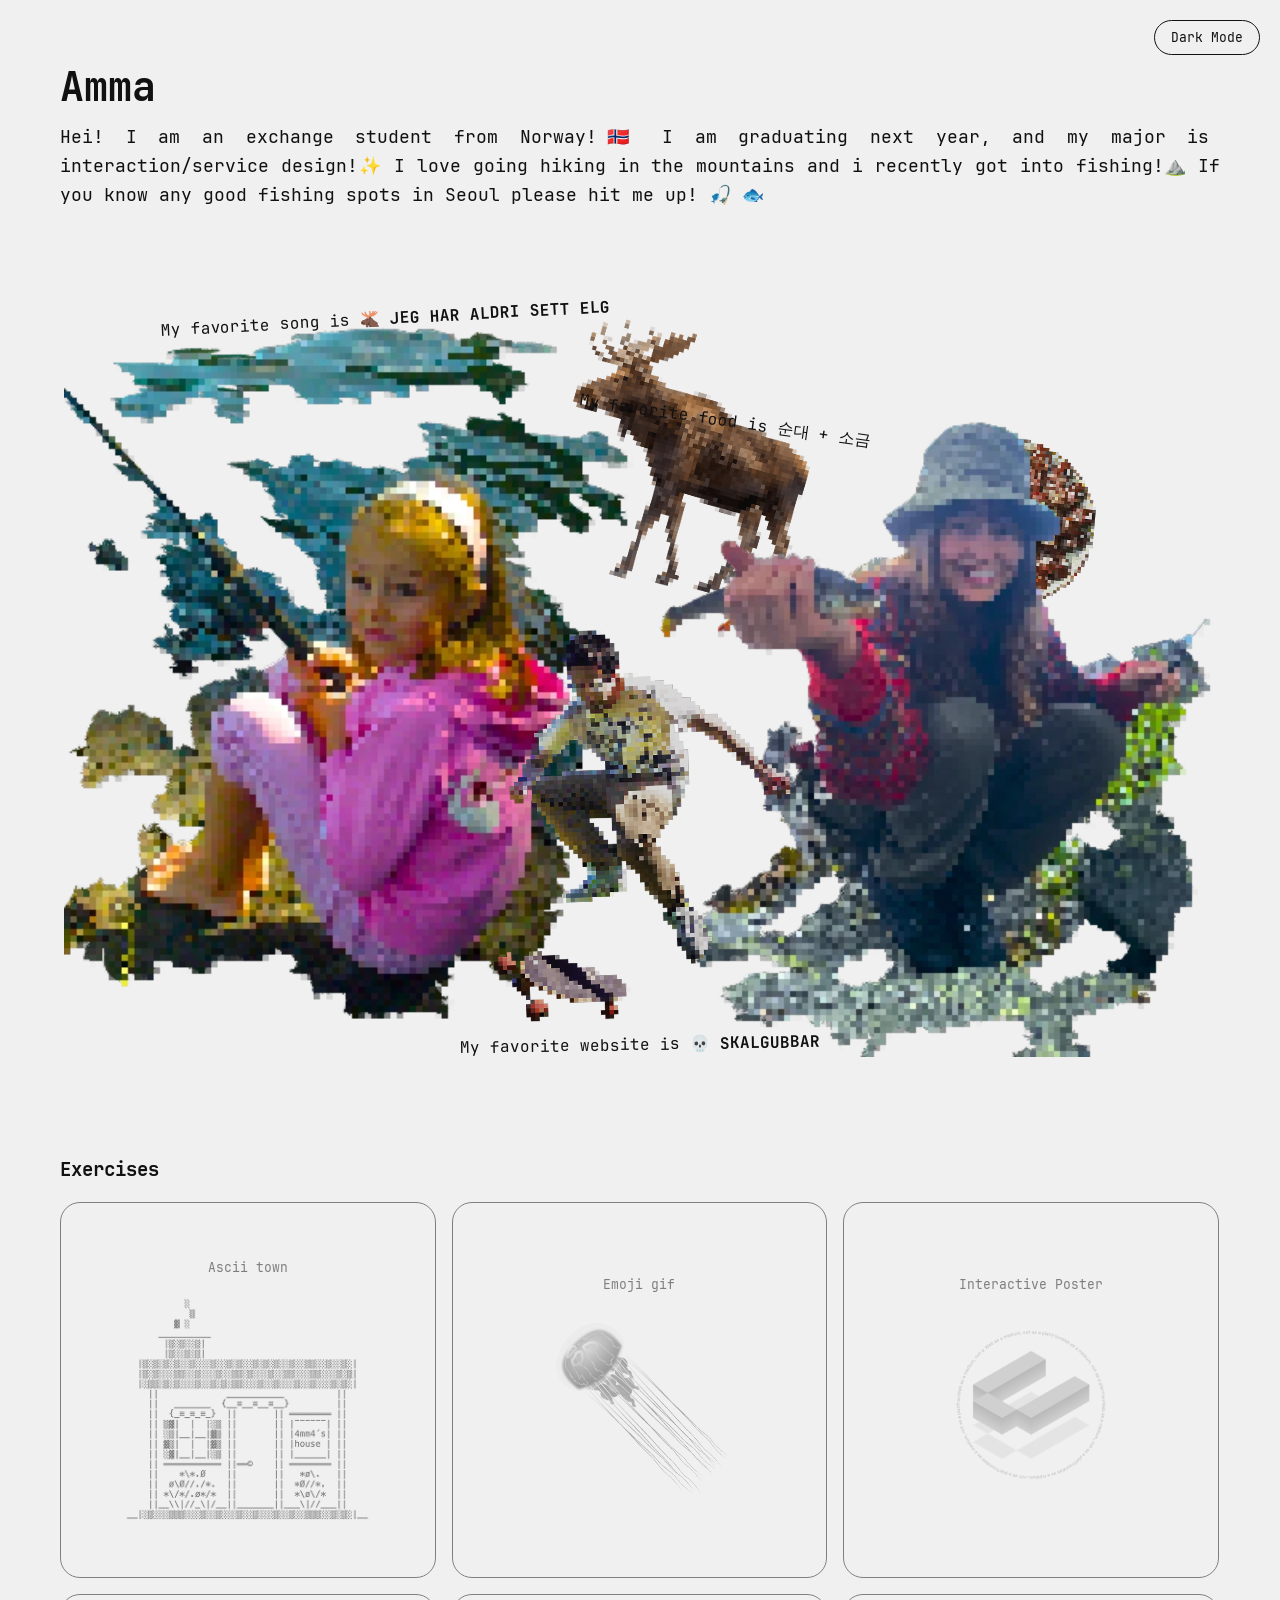
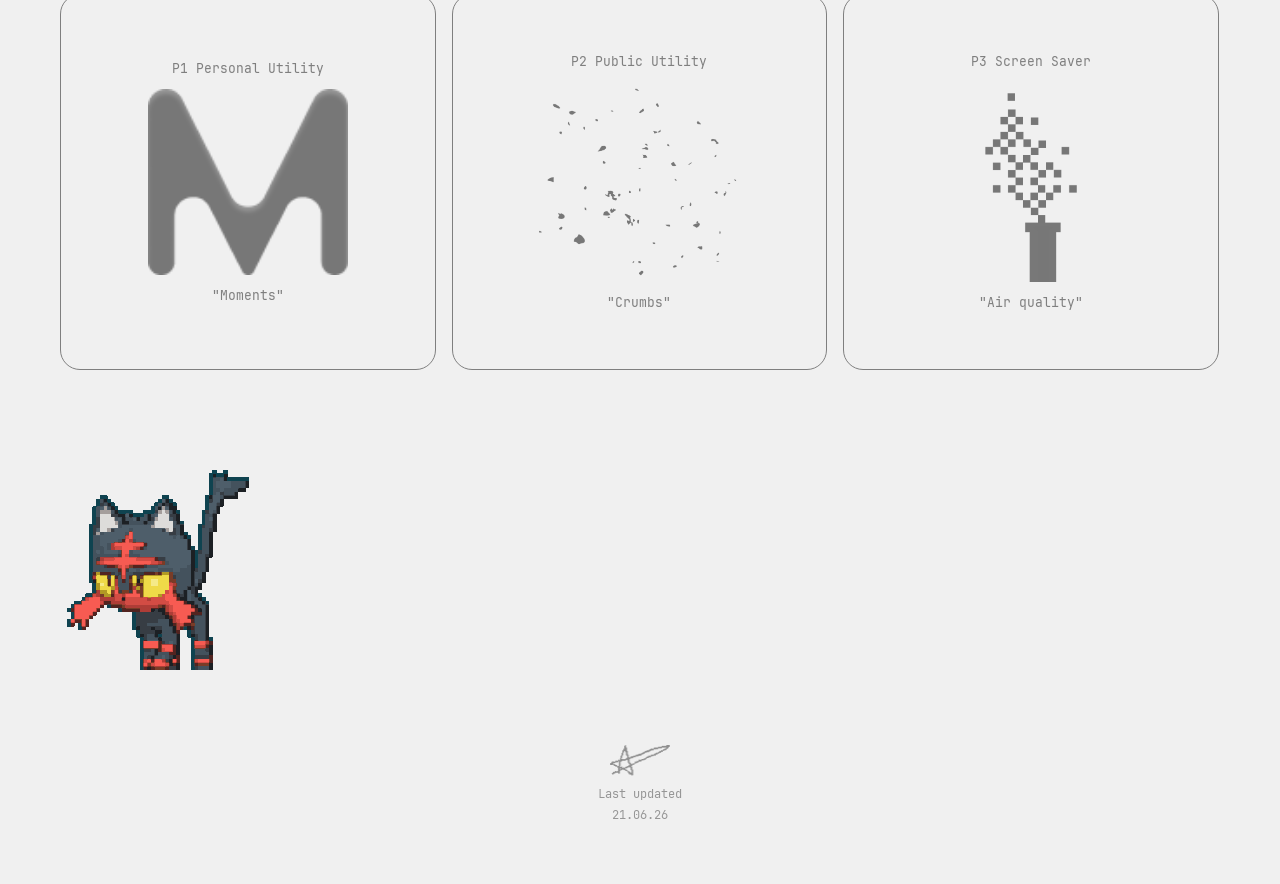
==== commit 885dbee6: "moments" ====
--- a/index.html
+++ b/index.html
@@ -73,7 +73,7 @@
           <span class="card-label">Interactive Poster</span>
           <img src="assets/photos/Thumbnail.png" alt="Interactive Poster" />
         </a>
-        <a class="project-card" href="https://www.figma.com/proto/gQEFPnRh4MPP939eYOEY2B/2026-UI-prog-P1-Final-Crit?node-id=31-3181&viewport=279%2C339%2C0.03&t=yfyQnRO5wvSWQYuu-1&scaling=min-zoom&content-scaling=fixed&starting-point-node-id=2%3A1070&show-proto-sidebar=1&page-id=0%3A1">
+        <a class="project-card" href="moments/index.html">
           <span class="card-label">P1 Personal Utility</span>
           <img src="assets/photos/Moments.png" alt="Moments" />
           <span class="card-name">"Moments"</span>
--- a/assets/style.css
+++ b/assets/style.css
@@ -259,7 +259,7 @@
 	border: 1.5px solid #111111;
 	border-radius: 20px;
 	padding: 28px 20px;
-	flex: 0 0 calc(25% - 12px);
+	flex: 0 0 calc(33.333% - 11px);
 	aspect-ratio: 1 / 1;
 	display: flex;
 	flex-direction: column;
